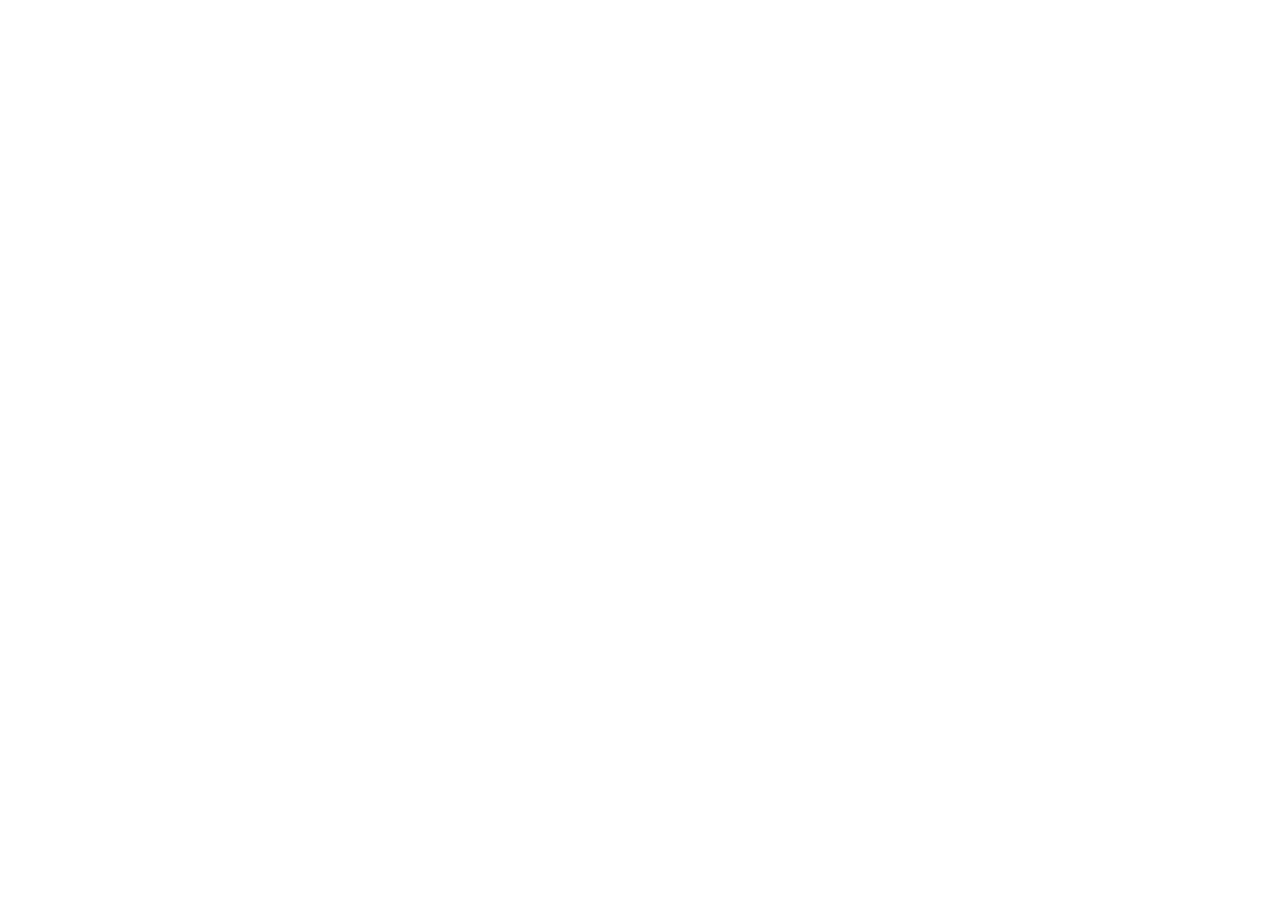
==== src/index.html @ 75be8ad4 "estrutura inicial do site" ====
<!DOCTYPE html>
<html lang="pt-br">
<head>
    <meta charset="UTF-8">
    <meta name="viewport" content="width=device-width, initial-scale=1.0">
    <title>Local Turístico</title>
</head>
<body>
    <header>

    </header>
    <main>

    </main>
    <footer>
        
    </footer>
</body>
</html>
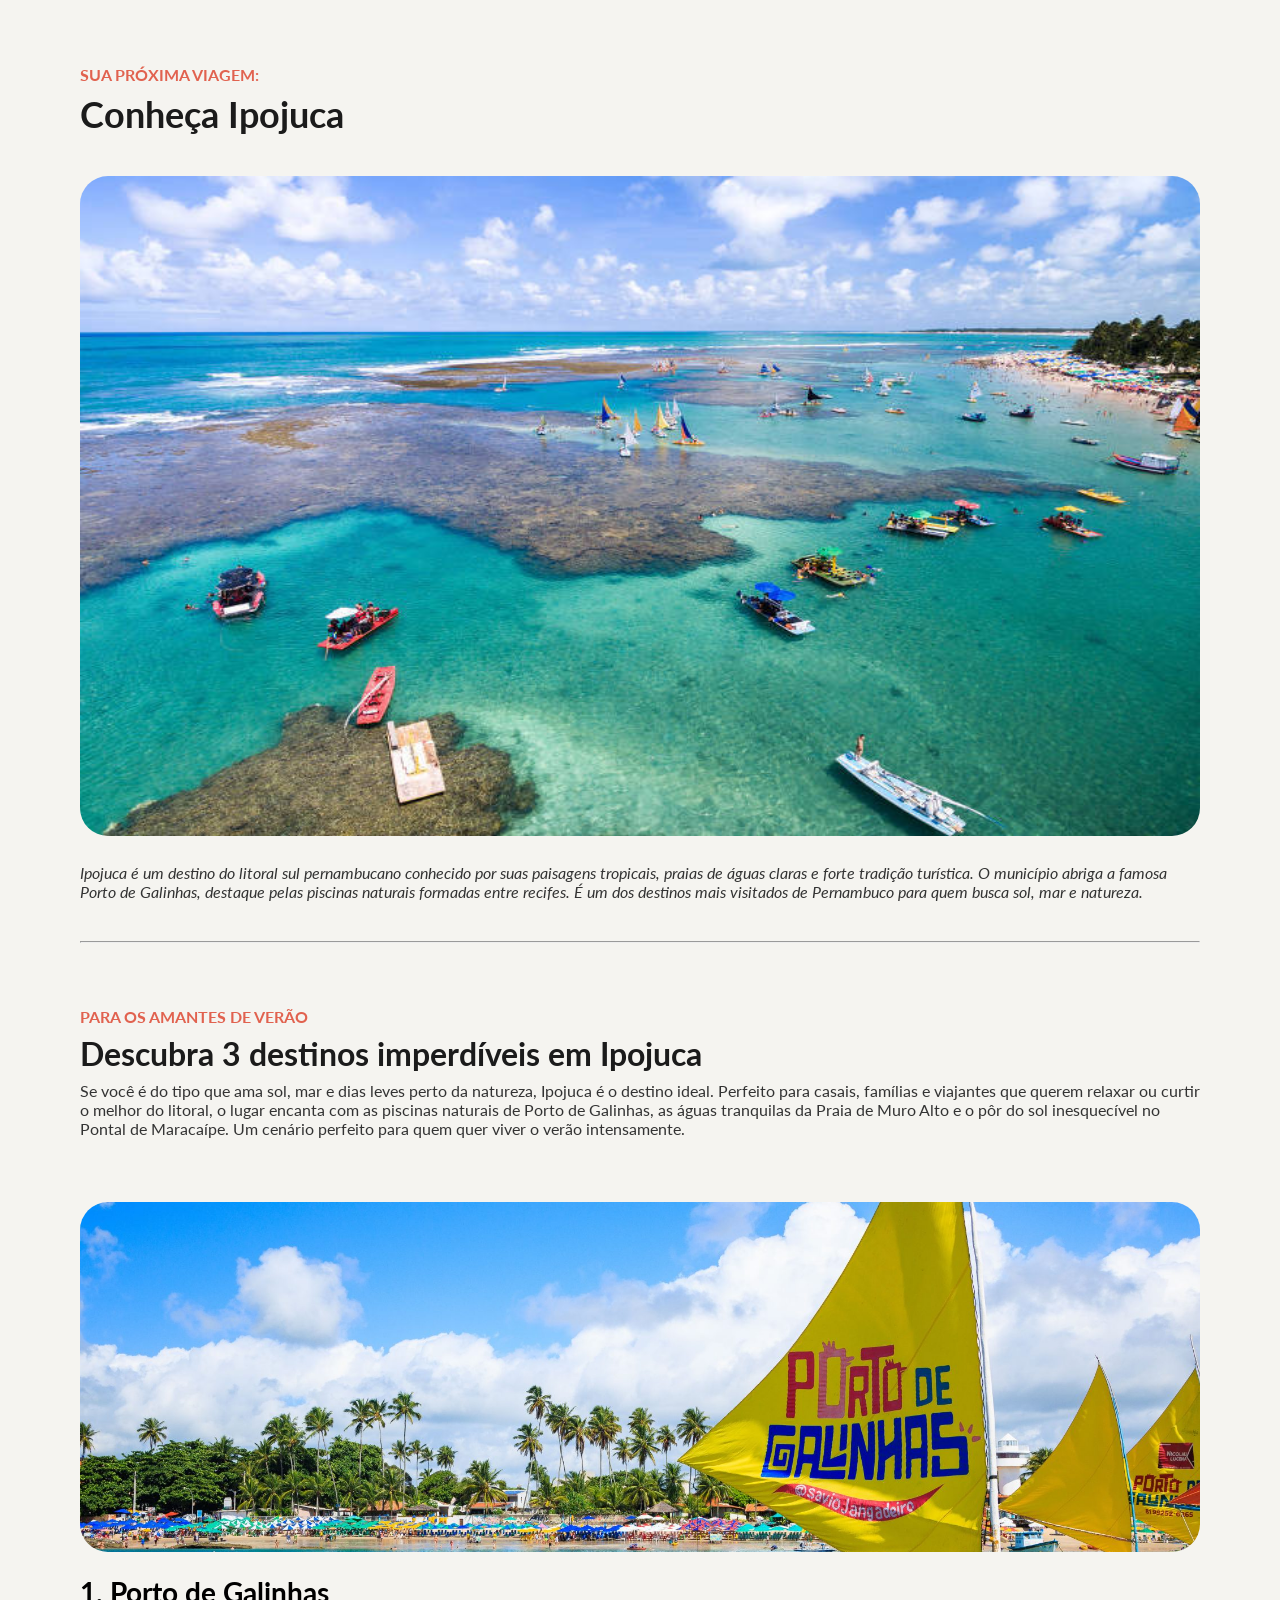
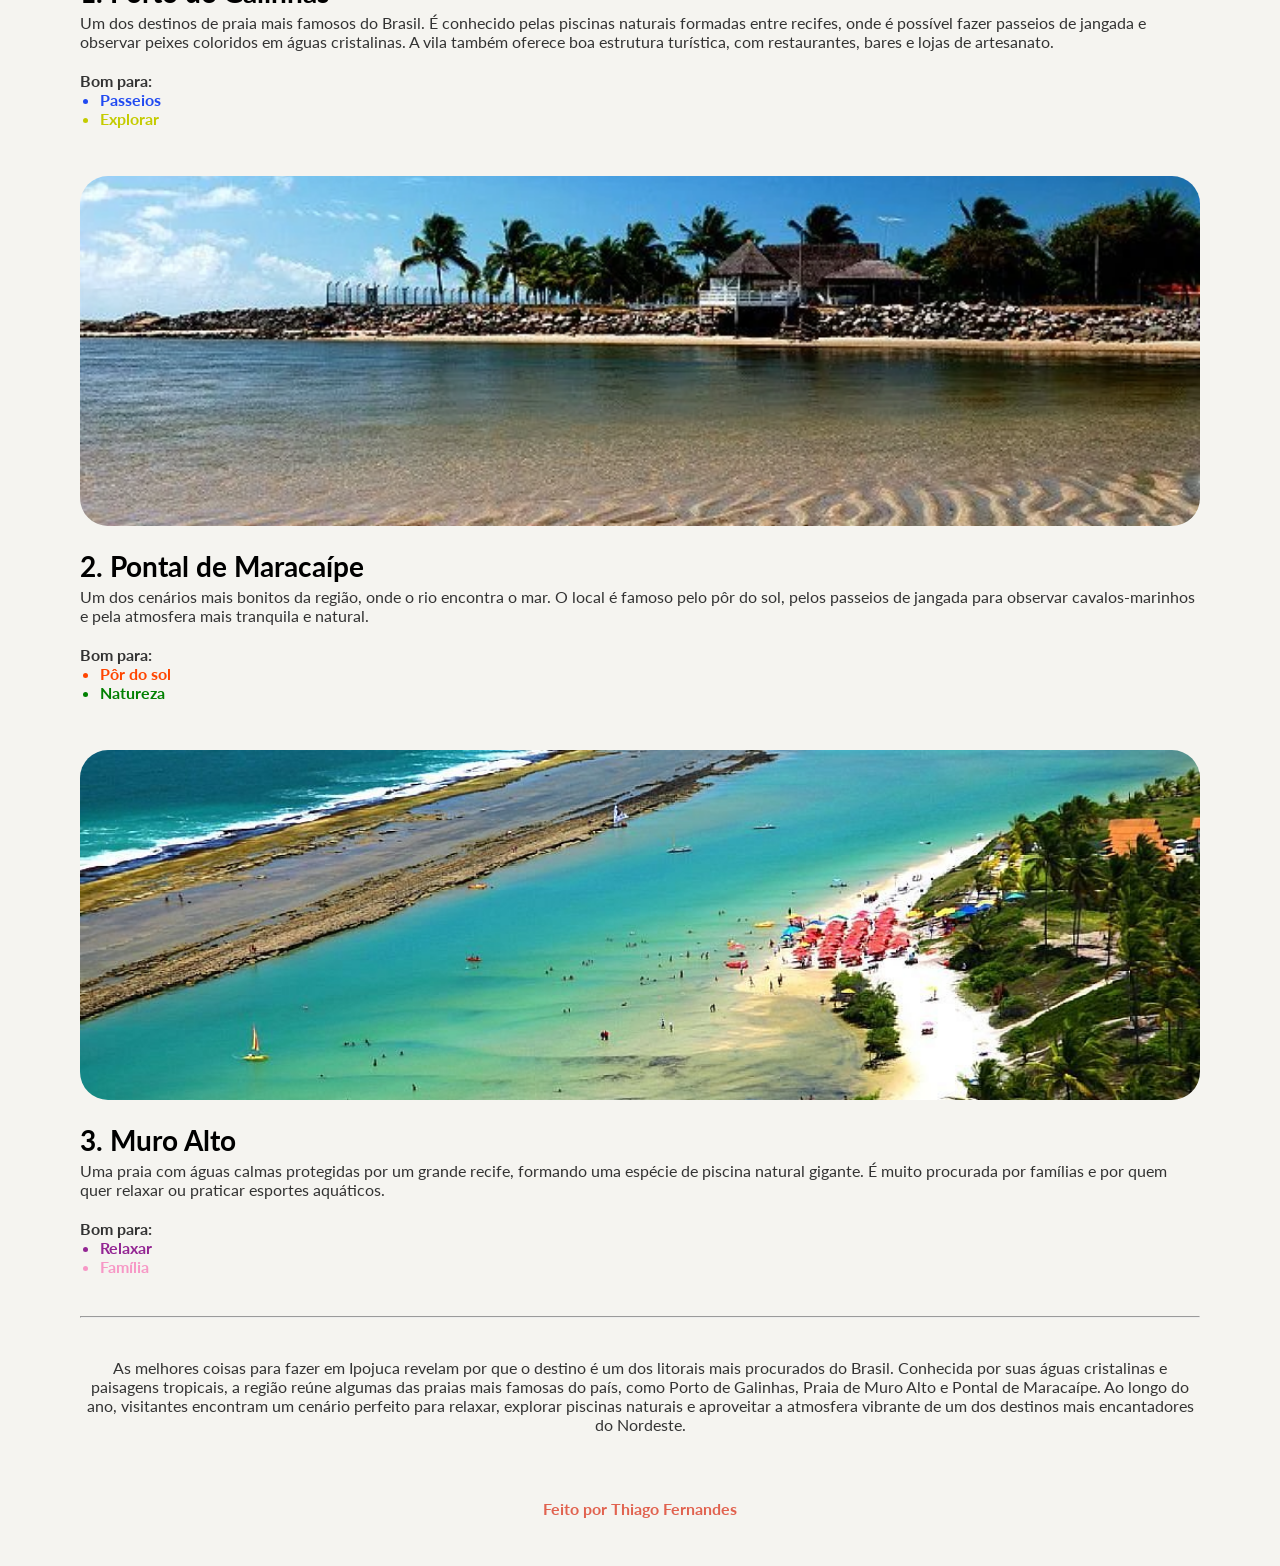
==== commit d6376491: "renomeando o aquivo princiapl e adicionando logo no header da página" ====
--- a/src/index.html
+++ b/src/index.html
@@ -1,19 +1,113 @@
 <!DOCTYPE html>
 <html lang="pt-br">
+
 <head>
+    <link rel="preconnect" href="https://fonts.googleapis.com">
+    <link rel="preconnect" href="https://fonts.gstatic.com" crossorigin>
+
     <meta charset="UTF-8">
     <meta name="viewport" content="width=device-width, initial-scale=1.0">
     <title>Local Turístico</title>
+
+    <link href="https://fonts.googleapis.com/css2?family=Lato&display=swap" rel="stylesheet">
+    <link rel="stylesheet" href="pages.css">
+    <link rel="icon" href="../assets/logo.png">
 </head>
+
 <body>
-    <header>
+    <div id="page">
+        <div id="tittle-page">
+            <p class="headline">Sua próxima viagem: </p>
+            <h1>Conheça Ipojuca</h1>
+        </div>
+        <div id="description-image">
+            <img src="../assets/ipojuca/ipojuca.png" alt="Foto do município de Ipojuca">
+            <p class="description">
+                Ipojuca é um destino do litoral sul pernambucano conhecido por suas paisagens tropicais, praias de
+                águas claras e forte tradição turística. O município abriga a famosa Porto de Galinhas,
+                destaque pelas piscinas naturais formadas entre recifes. É um dos destinos mais visitados de
+                Pernambuco para quem busca sol, mar e natureza.
+            </p>
+        </div>
 
-    </header>
-    <main>
+        <main>
+            <hr class="line">
+            <section id="tittle-list">
+                <p class="headline">Para os amantes de verão</p>
+                <h2>Descubra 3 destinos imperdíveis em Ipojuca</h2>
+                <p class="description">
+                    Se você é do tipo que ama sol, mar e dias leves perto da natureza, Ipojuca é o destino ideal.
+                    Perfeito para casais, famílias e viajantes que querem relaxar ou curtir o melhor do litoral, o
+                    lugar encanta com as piscinas naturais de Porto de Galinhas, as águas tranquilas da Praia de Muro
+                    Alto e o pôr do sol inesquecível no Pontal de Maracaípe. Um cenário perfeito para quem quer viver
+                    o verão intensamente.
+                </p>
+            </section>
+            <section id="list">
+                <div class="card">
+                    <img src="../assets/ipojuca/porto-de-galinhas.png" alt="">
+                    <h3>1. Porto de Galinhas</h3>
+                    <p class="description">
+                        Um dos destinos de praia mais famosos do Brasil. É conhecido pelas piscinas naturais formadas
+                        entre
+                        recifes, onde é possível fazer passeios de jangada e observar peixes coloridos em águas
+                        cristalinas.
+                        A vila também oferece boa estrutura turística, com restaurantes, bares e lojas de artesanato.
+                    </p>
+                    <p class="description">Bom para: </p>
+                    <ul>
+                        <li class="blue">Passeios</li>
+                        <li class="yellow">Explorar</li>
+                    </ul>
+                </div>
 
-    </main>
+                <div class="card">
+                    <img src="../assets/ipojuca/pontal-de-maracaipe.png" alt="">
+                    <h3>2. Pontal de Maracaípe</h3>
+                    <p class="description">
+                        Um dos cenários mais bonitos da região, onde o rio encontra o mar. O local é famoso pelo pôr do
+                        sol,
+                        pelos passeios de jangada para observar cavalos-marinhos e pela atmosfera mais tranquila e
+                        natural.
+                    </p>
+                    <p class="description">Bom para: </p>
+                    <ul>
+                        <li class="orange">Pôr do sol</li>
+                        <li class="green">Natureza</li>
+                    </ul>
+                </div>
+
+                <div class="card">
+                    <img src="../assets/ipojuca/muro-alto.png" alt="">
+                    <h3>3. Muro Alto</h3>
+                    <p class="description">
+                        Uma praia com águas calmas protegidas por um grande recife, formando uma espécie de piscina
+                        natural
+                        gigante. É muito procurada por famílias e por quem quer relaxar ou praticar esportes aquáticos.
+                    </p>
+                    <p class="description">Bom para: </p>
+                    <ul>
+                        <li class="purple">Relaxar</li>
+                        <li class="pink">Família</li>
+                    </ul>
+                </div>
+            </section>
+        </main>
+
+        <hr class="line">
+
+        <p class="description">
+            As melhores coisas para fazer em Ipojuca revelam por que o destino é um dos litorais mais procurados
+            do Brasil. Conhecida por suas águas cristalinas e paisagens tropicais, a região reúne algumas das
+            praias mais famosas do país, como Porto de Galinhas, Praia de Muro Alto e Pontal de Maracaípe. Ao
+            longo do ano, visitantes encontram um cenário perfeito para relaxar, explorar piscinas naturais e
+            aproveitar a atmosfera vibrante de um dos destinos mais encantadores do Nordeste.
+        </p>
+
+    </div>
     <footer>
-        
+        Feito por Thiago Fernandes
     </footer>
 </body>
+
 </html>
--- a/src/pages.css
+++ b/src/pages.css
@@ -0,0 +1,169 @@
+*{
+    margin: 0;
+    padding: 0;
+}
+
+:root{
+    font-family: Lato, sans-serif;
+    --background: #F5F4F0;
+    --border: #d9d9d9;
+    --text-primary: #1b1b1b;
+    --text-secondary: #333333;
+    --text-tertiary: #696969;
+    --text-headline: #e1624f;
+    --h1-size: 36px;
+    --h1-weight: bold;
+    --h2-size: 32px;
+    --h2-weight: bold;
+    --h3-size: 28px;
+    --h3-weight: bold;
+    --headline-size: 16px;
+    --headline-weight: bold;
+    --paragraph-size: 16px;
+    --paragraph-weight: 400;
+    --subtitle-size: 16px;
+    --subtitle-style: italic
+}
+
+body{
+    background-color: var(--background);
+}
+
+#page{
+    box-sizing: border-box;
+    margin: 65px auto 65px;
+    width: 1120px;
+    /*border: 1px solid;*/
+}
+
+#page hr{
+    margin-top: 40px;
+    margin-bottom: 40px;
+}
+
+#page > hr + p{
+    text-align: center;
+}
+
+.headline{
+    color: var(--text-headline);
+    text-transform: uppercase;
+    font-size: var(--headline-size);
+    font-weight: var(--headline-weight);
+    padding-bottom: 8px;
+}
+
+h1{
+    color: var(--text-primary);
+    font-size: var(--h1-size);
+    font-weight: var(--h1-weight);
+}
+
+img{
+    max-width: 100%;
+    height: auto;
+    border-radius: 28px;
+}
+
+#description-image{
+   margin-top: 40px;
+}
+
+#description-image img{
+    width: 100%;
+    max-height: 660px;
+}
+
+#description-image p{
+    font-style: italic;
+    margin-top: 24px;
+}
+
+.description{
+    color: var(--text-secondary);
+    font-size: var(--subtitle-size);
+    font-weight: var(--paragraph-weight);
+}
+
+main{
+    margin-top: 40px;
+}
+
+main > * + *{
+    margin-top: 64px;
+}
+
+h2{
+    color: var(--text-primary);
+    font-size: var(--h2-size);
+    font-weight: var(--h2-weight);
+}
+
+#tittle-list > h2 + p{
+    margin-top: 8px;
+}
+
+#list > div ~ div{
+margin-top: 48px;
+}
+
+.card img{
+    width: 100%;
+    height: 350px;
+    object-fit: cover;
+    margin-bottom: 20px;
+}
+
+.card h3{
+    margin-bottom: 4px;
+}
+
+.card > p + p{
+    font-weight: bold;
+    margin-top: 20px;
+}
+
+.card ul{
+    padding-left: 20px;
+}
+
+.card li{
+    font-weight: bold;
+}
+
+h3{
+    font-size: var(--h3-size);
+    font-weight: var(--h3-weight);
+}
+
+footer{
+    text-align: center;
+    padding-bottom: 48px;
+    color: var(--text-headline);
+    font-size: var(--headline-size);
+    font-weight: var(--headline-weight);
+}
+
+.blue{
+    color: rgb(33, 74, 241);
+}
+
+.yellow{
+    color: rgb(196, 203, 0);
+}
+
+.orange{
+    color: orangered;
+}
+
+.green{
+    color: green;
+}
+
+.purple{
+    color: rgb(147, 38, 147);
+}
+
+.pink{
+    color: rgb(247, 152, 198);
+}
